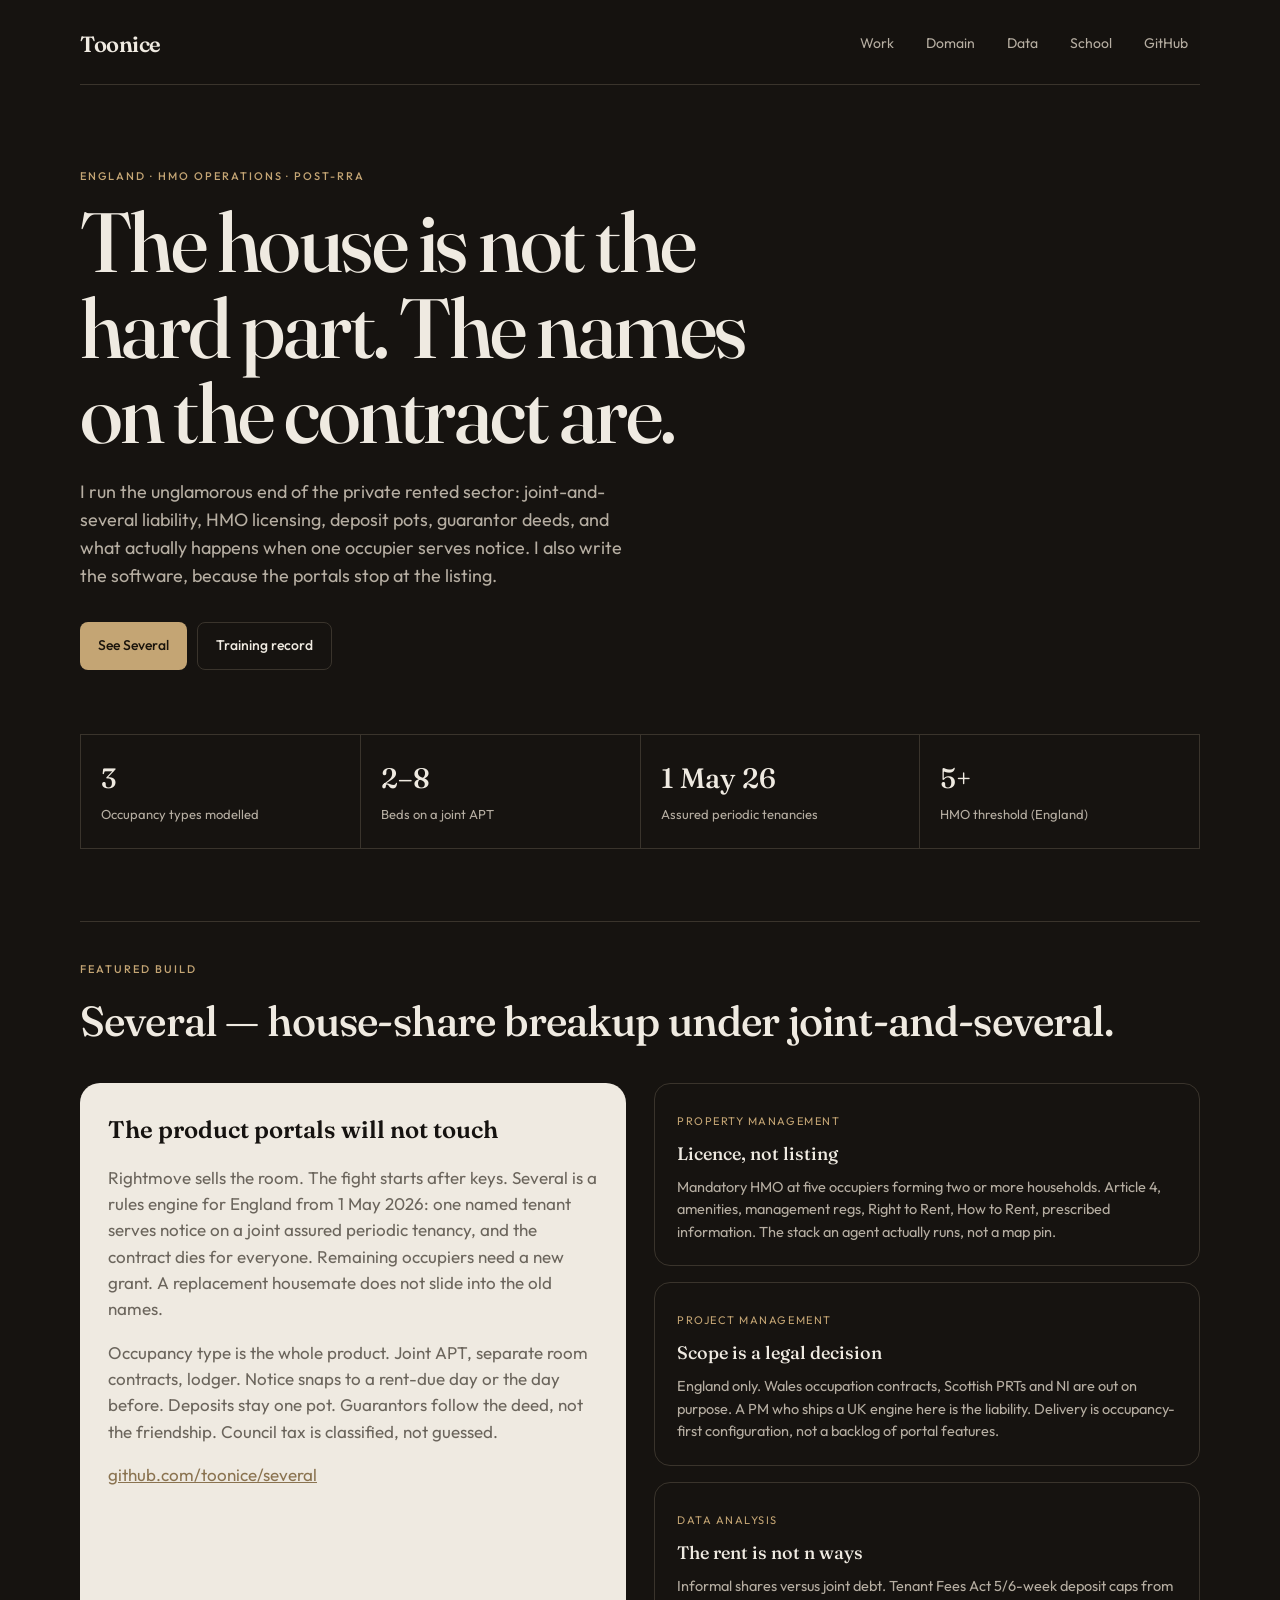
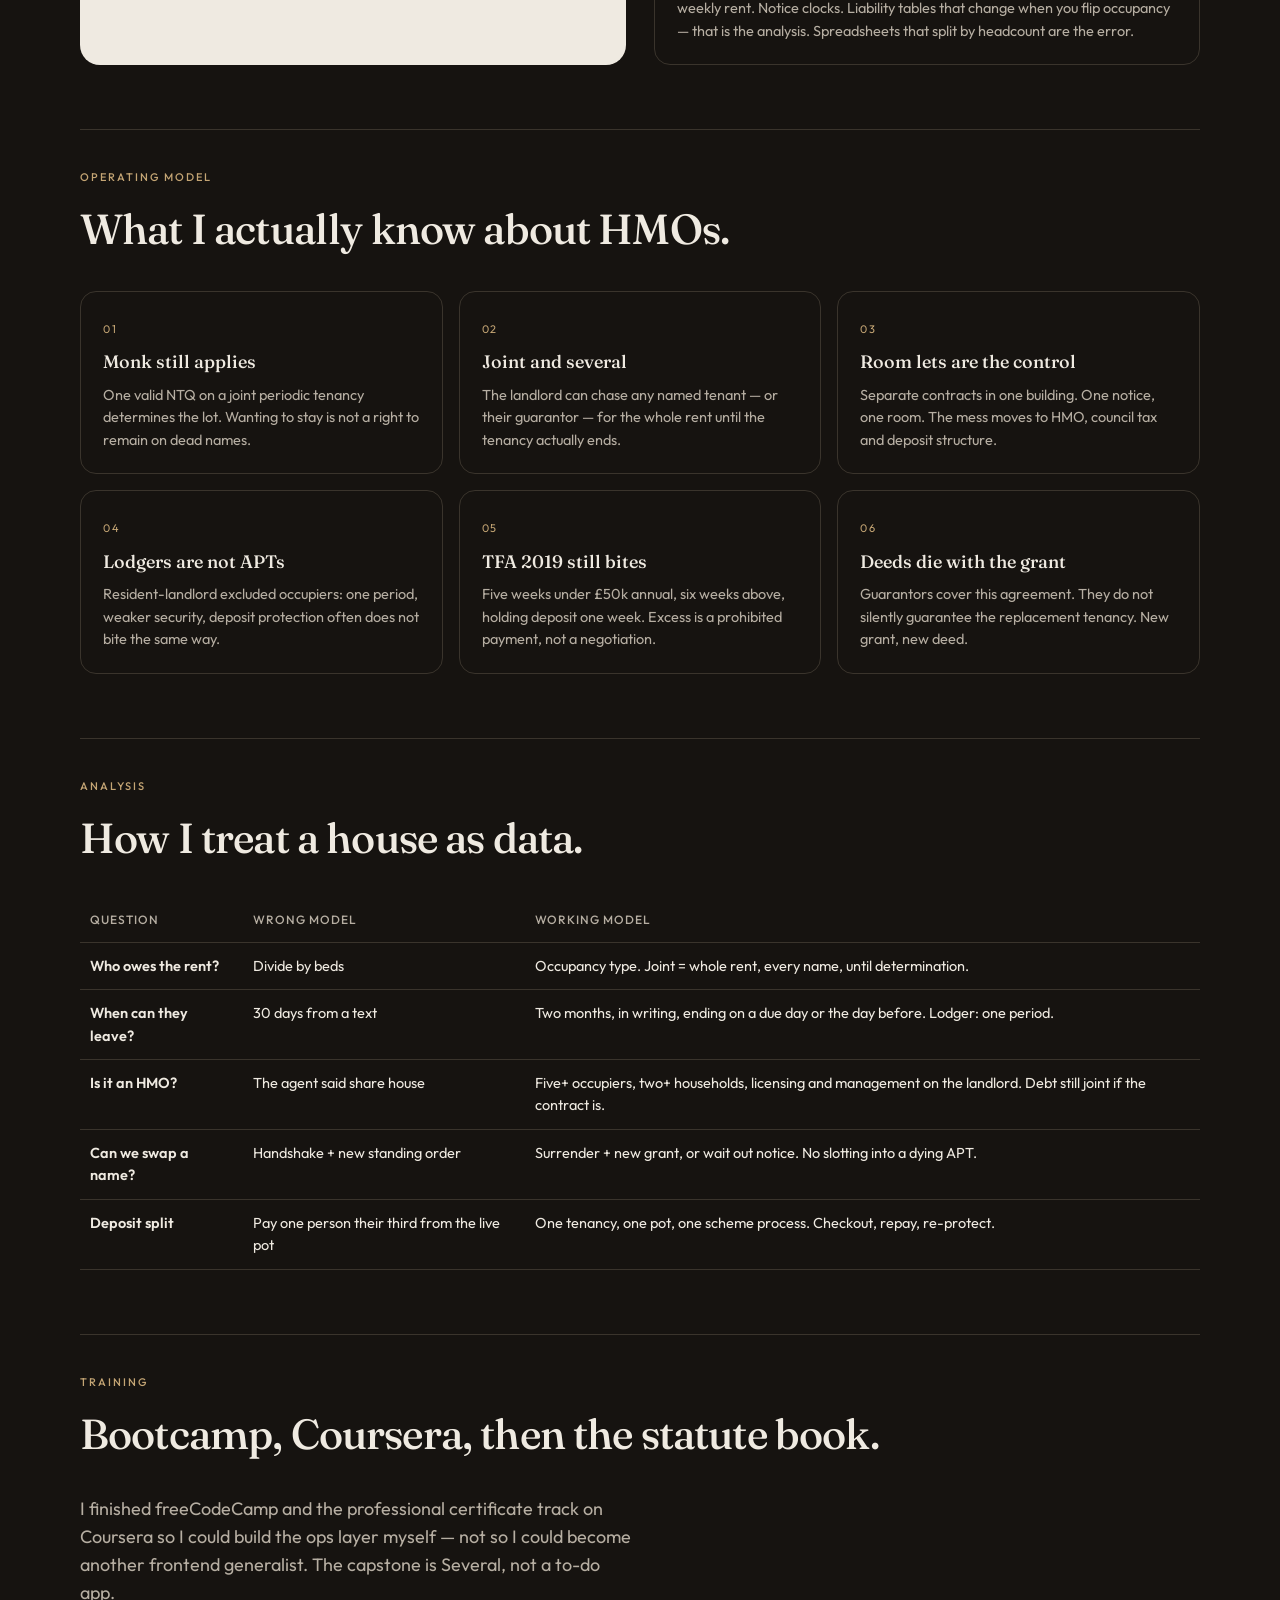
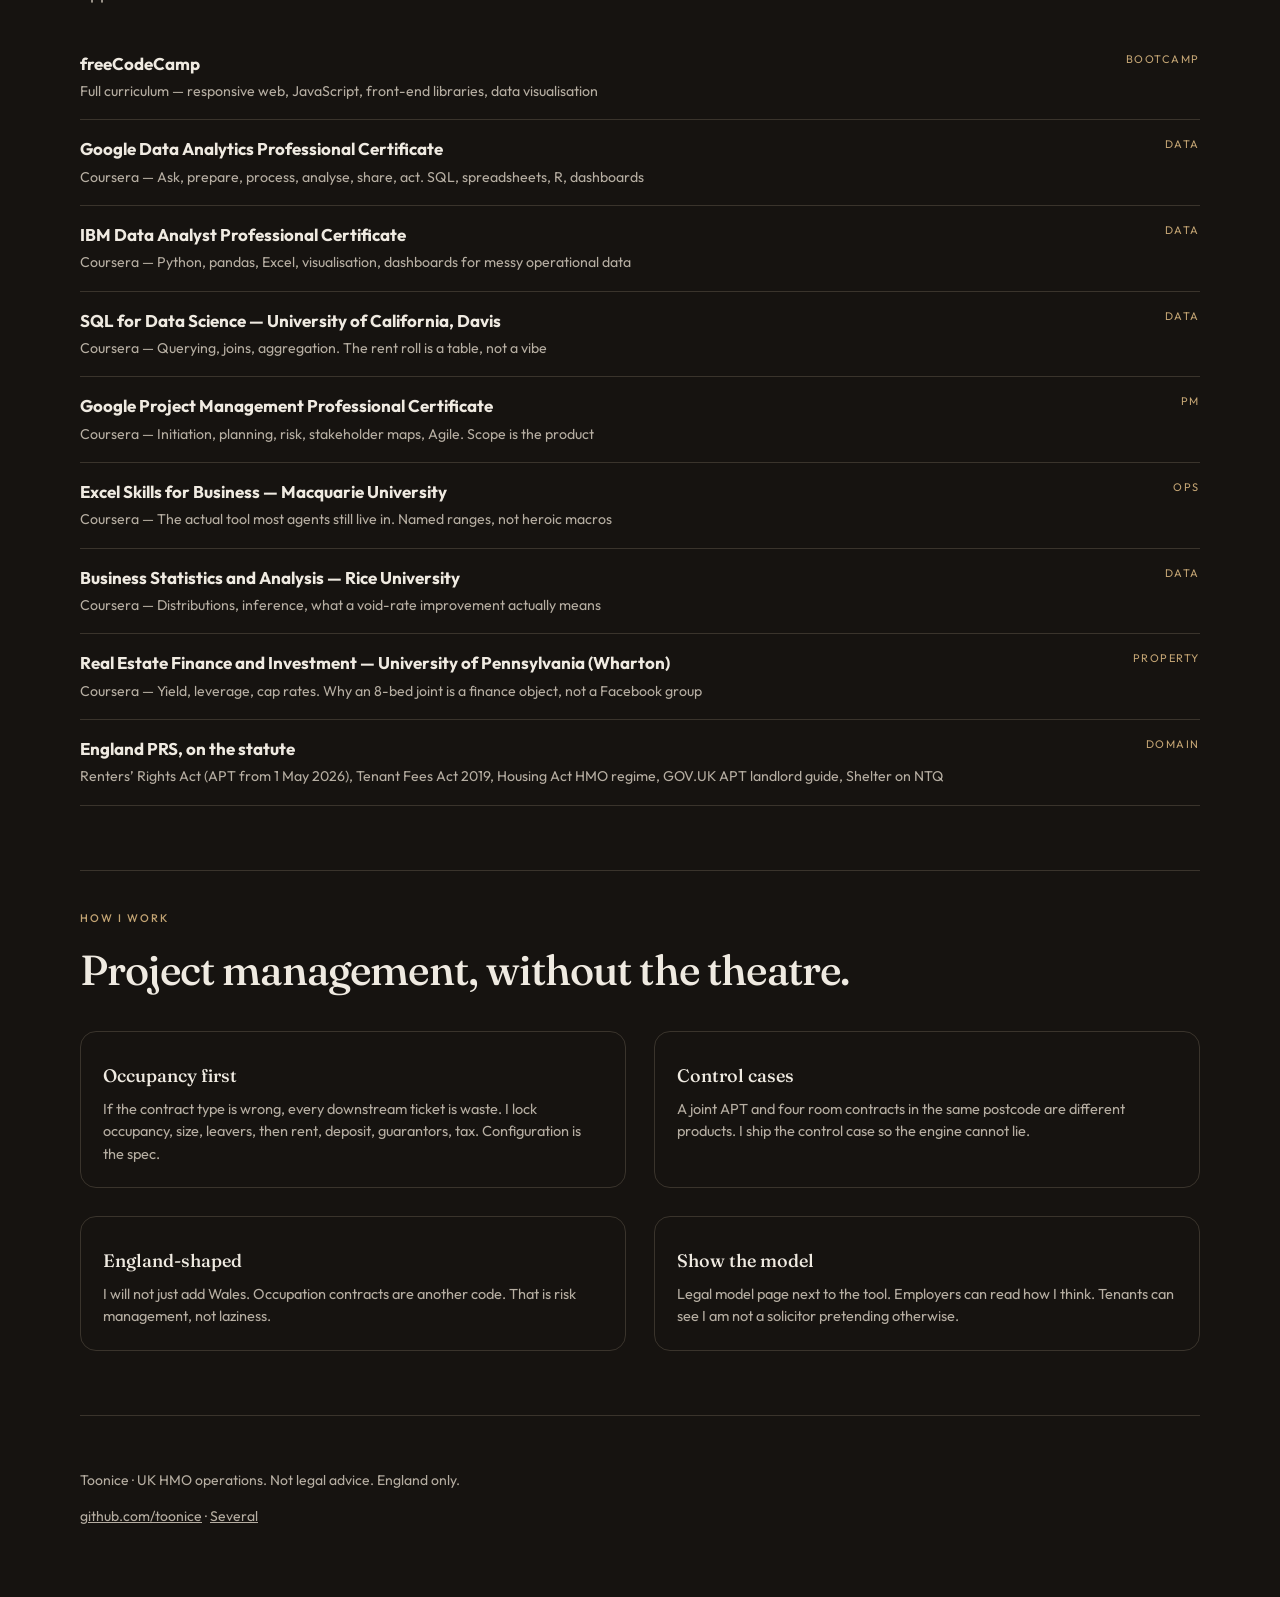
==== index.html @ 8d931cee "Add homepage" ====
<!doctype html>
<html lang="en-GB">
  <head>
    <meta charset="utf-8" />
    <meta name="viewport" content="width=device-width, initial-scale=1" />
    <title>Toonice — UK HMO operations</title>
    <meta name="description" content="UK HMO operator and builder. Joint tenancies, licensing, data, and the Renters’ Rights Act. Not another property portal." />
    <link rel="icon" type="image/svg+xml" href="./favicon.svg" />
    <link rel="preconnect" href="https://fonts.googleapis.com" />
    <link rel="preconnect" href="https://fonts.gstatic.com" crossorigin />
    <link href="https://fonts.googleapis.com/css2?family=Fraunces:opsz,wght@9..144,500;9..144,600&family=Outfit:wght@400;500;600&display=swap" rel="stylesheet" />
    <link rel="stylesheet" href="./styles.css" />
  </head>
  <body>
    <div class="wrap">
      <header>
        <a class="brand" href="./">Toonice</a>
        <nav>
          <a href="#work">Work</a>
          <a href="#domain">Domain</a>
          <a href="#data">Data</a>
          <a href="#school">School</a>
          <a href="https://github.com/toonice">GitHub</a>
        </nav>
      </header>
      <div class="hero">
        <p class="kicker">England · HMO operations · post-RRA</p>
        <h1>The house is not the hard part. The names on the contract are.</h1>
        <p class="lede">I run the unglamorous end of the private rented sector: joint-and-several liability, HMO licensing, deposit pots, guarantor deeds, and what actually happens when one occupier serves notice. I also write the software, because the portals stop at the listing.</p>
        <div class="actions">
          <a class="btn btn-primary" href="https://github.com/toonice/several">See Several</a>
          <a class="btn btn-ghost" href="#school">Training record</a>
        </div>
      </div>
      <div class="stats">
        <div class="stat"><b>3</b><span>Occupancy types modelled</span></div>
        <div class="stat"><b>2–8</b><span>Beds on a joint APT</span></div>
        <div class="stat"><b>1 May 26</b><span>Assured periodic tenancies</span></div>
        <div class="stat"><b>5+</b><span>HMO threshold (England)</span></div>
      </div>
      <section id="work">
        <p class="kicker">Featured build</p>
        <h2>Several — house-share breakup under joint-and-several.</h2>
        <div class="grid-2">
          <div class="paper">
            <h3>The product portals will not touch</h3>
            <p>Rightmove sells the room. The fight starts after keys. Several is a rules engine for England from 1 May 2026: one named tenant serves notice on a joint assured periodic tenancy, and the contract dies for everyone. Remaining occupiers need a new grant. A replacement housemate does not slide into the old names.</p>
            <p>Occupancy type is the whole product. Joint APT, separate room contracts, lodger. Notice snaps to a rent-due day or the day before. Deposits stay one pot. Guarantors follow the deed, not the friendship. Council tax is classified, not guessed.</p>
            <p><a href="https://github.com/toonice/several">github.com/toonice/several</a></p>
          </div>
          <div>
            <div class="dark-card" style="margin-bottom:16px">
              <span class="tag">Property management</span>
              <h3>Licence, not listing</h3>
              <p>Mandatory HMO at five occupiers forming two or more households. Article 4, amenities, management regs, Right to Rent, How to Rent, prescribed information. The stack an agent actually runs, not a map pin.</p>
            </div>
            <div class="dark-card" style="margin-bottom:16px">
              <span class="tag">Project management</span>
              <h3>Scope is a legal decision</h3>
              <p>England only. Wales occupation contracts, Scottish PRTs and NI are out on purpose. A PM who ships a UK engine here is the liability. Delivery is occupancy-first configuration, not a backlog of portal features.</p>
            </div>
            <div class="dark-card">
              <span class="tag">Data analysis</span>
              <h3>The rent is not n ways</h3>
              <p>Informal shares versus joint debt. Tenant Fees Act 5/6-week deposit caps from weekly rent. Notice clocks. Liability tables that change when you flip occupancy — that is the analysis. Spreadsheets that split by headcount are the error.</p>
            </div>
          </div>
        </div>
      </section>
      <section id="domain">
        <p class="kicker">Operating model</p>
        <h2>What I actually know about HMOs.</h2>
        <div class="grid-3">
          <div class="dark-card"><span class="tag">01</span><h3>Monk still applies</h3><p>One valid NTQ on a joint periodic tenancy determines the lot. Wanting to stay is not a right to remain on dead names.</p></div>
          <div class="dark-card"><span class="tag">02</span><h3>Joint and several</h3><p>The landlord can chase any named tenant — or their guarantor — for the whole rent until the tenancy actually ends.</p></div>
          <div class="dark-card"><span class="tag">03</span><h3>Room lets are the control</h3><p>Separate contracts in one building. One notice, one room. The mess moves to HMO, council tax and deposit structure.</p></div>
          <div class="dark-card"><span class="tag">04</span><h3>Lodgers are not APTs</h3><p>Resident-landlord excluded occupiers: one period, weaker security, deposit protection often does not bite the same way.</p></div>
          <div class="dark-card"><span class="tag">05</span><h3>TFA 2019 still bites</h3><p>Five weeks under £50k annual, six weeks above, holding deposit one week. Excess is a prohibited payment, not a negotiation.</p></div>
          <div class="dark-card"><span class="tag">06</span><h3>Deeds die with the grant</h3><p>Guarantors cover this agreement. They do not silently guarantee the replacement tenancy. New grant, new deed.</p></div>
        </div>
      </section>
      <section id="data">
        <p class="kicker">Analysis</p>
        <h2>How I treat a house as data.</h2>
        <table>
          <thead><tr><th>Question</th><th>Wrong model</th><th>Working model</th></tr></thead>
          <tbody>
            <tr><td><strong>Who owes the rent?</strong></td><td>Divide by beds</td><td>Occupancy type. Joint = whole rent, every name, until determination.</td></tr>
            <tr><td><strong>When can they leave?</strong></td><td>30 days from a text</td><td>Two months, in writing, ending on a due day or the day before. Lodger: one period.</td></tr>
            <tr><td><strong>Is it an HMO?</strong></td><td>The agent said share house</td><td>Five+ occupiers, two+ households, licensing and management on the landlord. Debt still joint if the contract is.</td></tr>
            <tr><td><strong>Can we swap a name?</strong></td><td>Handshake + new standing order</td><td>Surrender + new grant, or wait out notice. No slotting into a dying APT.</td></tr>
            <tr><td><strong>Deposit split</strong></td><td>Pay one person their third from the live pot</td><td>One tenancy, one pot, one scheme process. Checkout, repay, re-protect.</td></tr>
          </tbody>
        </table>
      </section>
      <section id="school">
        <p class="kicker">Training</p>
        <h2>Bootcamp, Coursera, then the statute book.</h2>
        <p class="lede" style="margin-bottom:28px">I finished freeCodeCamp and the professional certificate track on Coursera so I could build the ops layer myself — not so I could become another frontend generalist. The capstone is Several, not a to-do app.</p>
        <div class="course"><div><strong>freeCodeCamp</strong><br /><small>Full curriculum — responsive web, JavaScript, front-end libraries, data visualisation</small></div><div class="tag">Bootcamp</div></div>
        <div class="course"><div><strong>Google Data Analytics Professional Certificate</strong><br /><small>Coursera — Ask, prepare, process, analyse, share, act. SQL, spreadsheets, R, dashboards</small></div><div class="tag">Data</div></div>
        <div class="course"><div><strong>IBM Data Analyst Professional Certificate</strong><br /><small>Coursera — Python, pandas, Excel, visualisation, dashboards for messy operational data</small></div><div class="tag">Data</div></div>
        <div class="course"><div><strong>SQL for Data Science — University of California, Davis</strong><br /><small>Coursera — Querying, joins, aggregation. The rent roll is a table, not a vibe</small></div><div class="tag">Data</div></div>
        <div class="course"><div><strong>Google Project Management Professional Certificate</strong><br /><small>Coursera — Initiation, planning, risk, stakeholder maps, Agile. Scope is the product</small></div><div class="tag">PM</div></div>
        <div class="course"><div><strong>Excel Skills for Business — Macquarie University</strong><br /><small>Coursera — The actual tool most agents still live in. Named ranges, not heroic macros</small></div><div class="tag">Ops</div></div>
        <div class="course"><div><strong>Business Statistics and Analysis — Rice University</strong><br /><small>Coursera — Distributions, inference, what a void-rate improvement actually means</small></div><div class="tag">Data</div></div>
        <div class="course"><div><strong>Real Estate Finance and Investment — University of Pennsylvania (Wharton)</strong><br /><small>Coursera — Yield, leverage, cap rates. Why an 8-bed joint is a finance object, not a Facebook group</small></div><div class="tag">Property</div></div>
        <div class="course"><div><strong>England PRS, on the statute</strong><br /><small>Renters’ Rights Act (APT from 1 May 2026), Tenant Fees Act 2019, Housing Act HMO regime, GOV.UK APT landlord guide, Shelter on NTQ</small></div><div class="tag">Domain</div></div>
      </section>
      <section>
        <p class="kicker">How I work</p>
        <h2>Project management, without the theatre.</h2>
        <div class="grid-2">
          <div class="dark-card"><h3>Occupancy first</h3><p>If the contract type is wrong, every downstream ticket is waste. I lock occupancy, size, leavers, then rent, deposit, guarantors, tax. Configuration is the spec.</p></div>
          <div class="dark-card"><h3>Control cases</h3><p>A joint APT and four room contracts in the same postcode are different products. I ship the control case so the engine cannot lie.</p></div>
          <div class="dark-card"><h3>England-shaped</h3><p>I will not just add Wales. Occupation contracts are another code. That is risk management, not laziness.</p></div>
          <div class="dark-card"><h3>Show the model</h3><p>Legal model page next to the tool. Employers can read how I think. Tenants can see I am not a solicitor pretending otherwise.</p></div>
        </div>
      </section>
      <footer>
        <p>Toonice · UK HMO operations. Not legal advice. England only.</p>
        <p><a href="https://github.com/toonice">github.com/toonice</a> · <a href="https://github.com/toonice/several">Several</a></p>
      </footer>
    </div>
  </body>
</html>
---- styles.css ----
:root {
  --bg: #161310;
  --ink: #efeae1;
  --muted: #b6aea2;
  --line: #3a342c;
  --paper: #efeae1;
  --paper-ink: #161310;
  --paper-muted: #6b655c;
  --brass: #c4a574;
  --brass-dim: #8a7350;
  --ok: #c9d4c6;
  --sans: "Outfit", ui-sans-serif, system-ui, sans-serif;
  --display: "Fraunces", ui-serif, Georgia, serif;
}

* { box-sizing: border-box; }
html { scroll-behavior: smooth; }
body {
  margin: 0;
  background: var(--bg);
  color: var(--ink);
  font-family: var(--sans);
  font-size: 17px;
  line-height: 1.55;
  -webkit-font-smoothing: antialiased;
}
a { color: inherit; }
img { max-width: 100%; display: block; }
button { cursor: pointer; font: inherit; }

.wrap { width: min(1120px, calc(100% - 40px)); margin-inline: auto; }
.kicker {
  font-size: 11px;
  letter-spacing: 0.18em;
  text-transform: uppercase;
  color: var(--brass);
  font-weight: 500;
}

header {
  display: flex;
  justify-content: space-between;
  align-items: center;
  gap: 16px;
  padding: 22px 0 18px;
  border-bottom: 1px solid var(--line);
  position: sticky;
  top: 0;
  background: color-mix(in srgb, var(--bg) 92%, transparent);
  backdrop-filter: blur(10px);
  z-index: 10;
}
.brand { font-family: var(--display); font-weight: 600; font-size: 22px; letter-spacing: -0.02em; text-decoration: none; }
nav { display: flex; gap: 8px; flex-wrap: wrap; }
nav a {
  text-decoration: none;
  min-height: 44px;
  display: inline-flex;
  align-items: center;
  padding: 0 12px;
  color: var(--muted);
  font-size: 14px;
}
nav a:hover { color: var(--ink); }

.hero { padding: 72px 0 56px; }
.hero h1 {
  font-family: var(--display);
  font-weight: 500;
  font-size: clamp(40px, 7vw, 84px);
  line-height: 1.02;
  letter-spacing: -0.03em;
  margin: 14px 0 22px;
  max-width: 16ch;
  text-wrap: balance;
}
.lede { max-width: 46ch; color: var(--muted); font-size: 18px; }
.actions { display: flex; gap: 10px; flex-wrap: wrap; margin-top: 32px; }
.btn {
  min-height: 48px;
  padding: 0 18px;
  display: inline-flex;
  align-items: center;
  text-decoration: none;
  border-radius: 8px;
  font-size: 14px;
  font-weight: 500;
}
.btn-primary { background: var(--brass); color: #1a140c; }
.btn-ghost { border: 1px solid var(--line); color: var(--ink); }

.stats {
  display: grid;
  grid-template-columns: repeat(4, 1fr);
  gap: 1px;
  background: var(--line);
  border: 1px solid var(--line);
  margin: 8px 0 72px;
}
.stat { background: var(--bg); padding: 22px 20px; }
.stat b { display: block; font-family: var(--display); font-size: 28px; font-weight: 500; }
.stat span { color: var(--muted); font-size: 13px; }

section { padding: 28px 0 64px; border-top: 1px solid var(--line); }
section h2 {
  font-family: var(--display);
  font-weight: 500;
  font-size: clamp(28px, 4vw, 42px);
  letter-spacing: -0.02em;
  margin: 10px 0 28px;
}

.grid-2 { display: grid; grid-template-columns: 1fr 1fr; gap: 28px; }
.grid-3 { display: grid; grid-template-columns: repeat(3, 1fr); gap: 16px; }

.paper {
  background: var(--paper);
  color: var(--paper-ink);
  border-radius: 20px;
  padding: 28px;
}
.paper p, .paper li { color: var(--paper-muted); }
.paper h3 { font-family: var(--display); font-weight: 600; margin: 0 0 10px; font-size: 24px; }
.paper a { color: var(--brass-dim); }

.dark-card {
  border: 1px solid var(--line);
  border-radius: 16px;
  padding: 22px;
}
.dark-card h3 { margin: 8px 0 8px; font-size: 18px; font-family: var(--display); font-weight: 500; }
.dark-card p { color: var(--muted); font-size: 14.5px; margin: 0; }
.tag {
  font-size: 11px;
  letter-spacing: 0.14em;
  text-transform: uppercase;
  color: var(--brass);
}

table { width: 100%; border-collapse: collapse; font-size: 14.5px; }
th, td { text-align: left; padding: 12px 10px; border-bottom: 1px solid var(--line); vertical-align: top; }
th { color: var(--muted); font-weight: 500; font-size: 12px; letter-spacing: 0.08em; text-transform: uppercase; }
td strong { font-weight: 600; }

.course {
  display: flex;
  justify-content: space-between;
  gap: 16px;
  padding: 16px 0;
  border-bottom: 1px solid var(--line);
}
.course small { color: var(--muted); }

footer {
  padding: 40px 0 56px;
  color: var(--muted);
  font-size: 14px;
  border-top: 1px solid var(--line);
}

@media (max-width: 800px) {
  .stats, .grid-2, .grid-3 { grid-template-columns: 1fr; }
  header { position: static; }
  nav { display: none; }
}
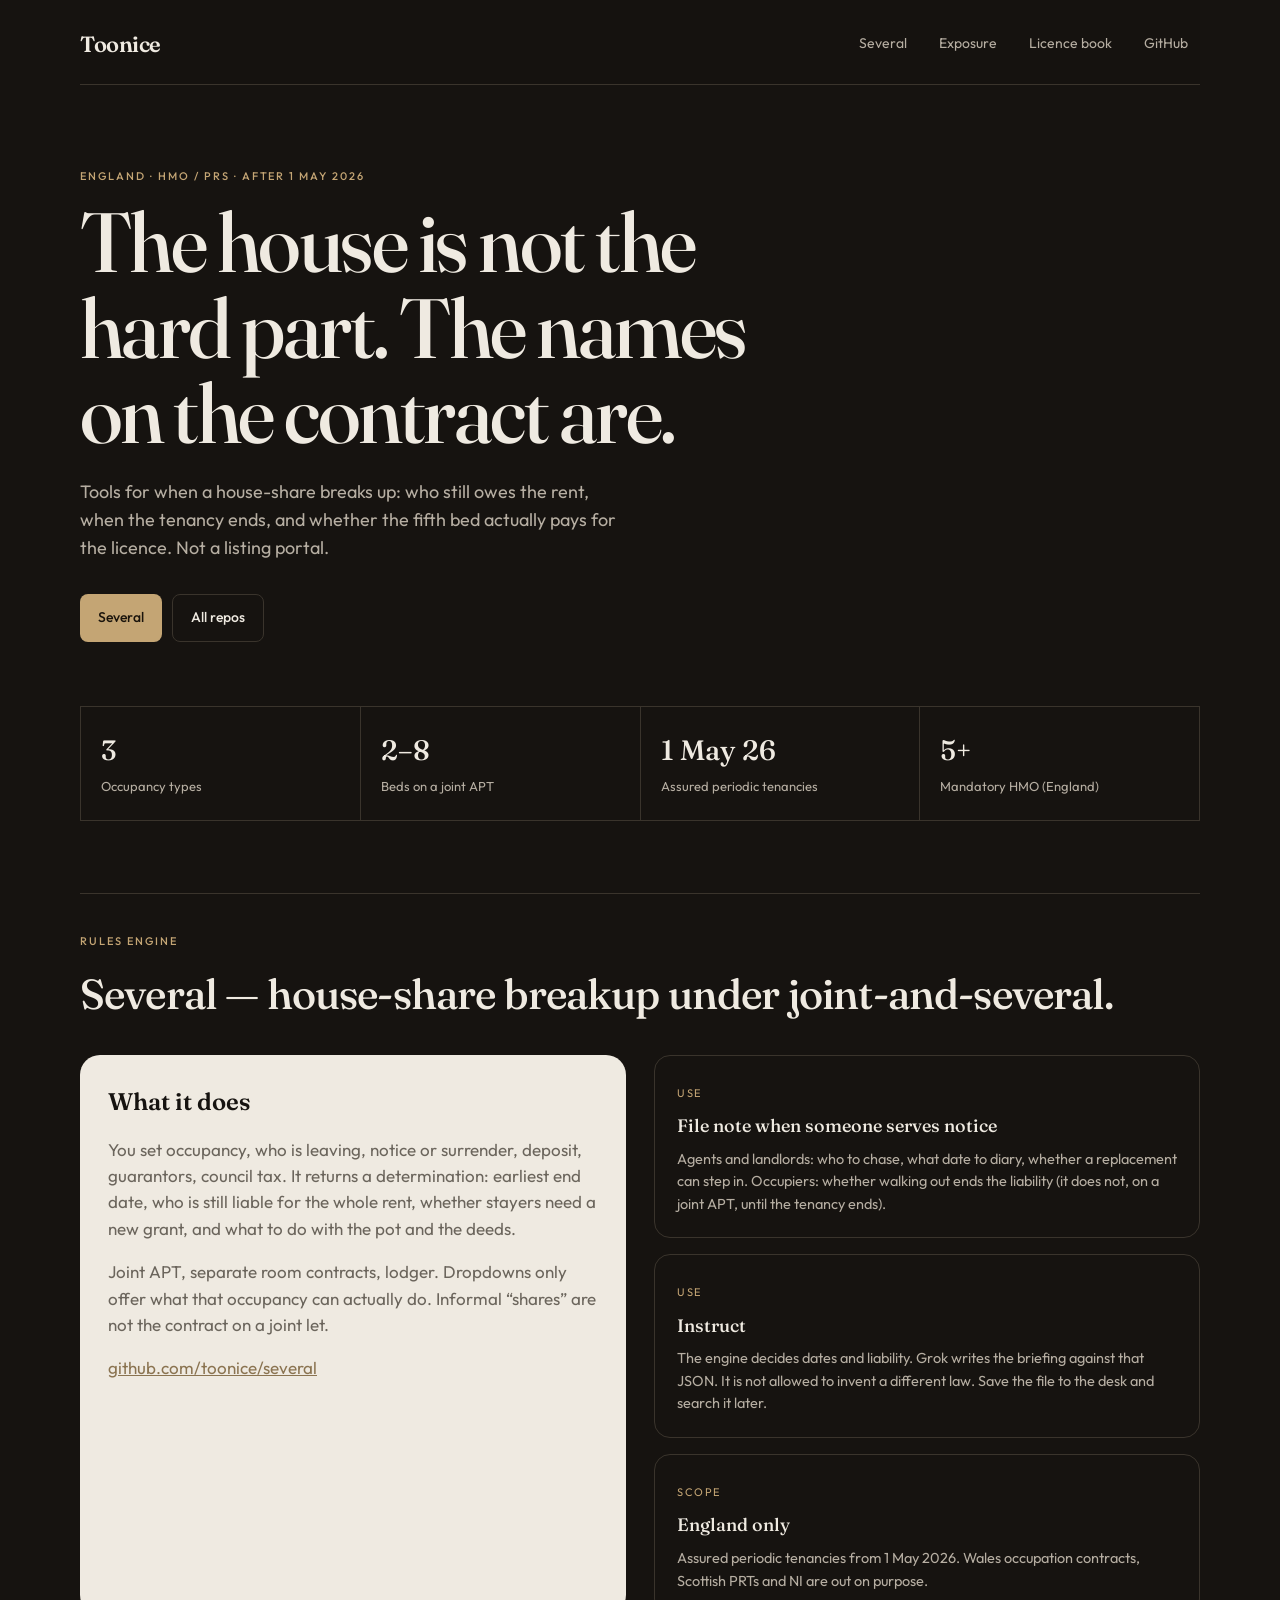
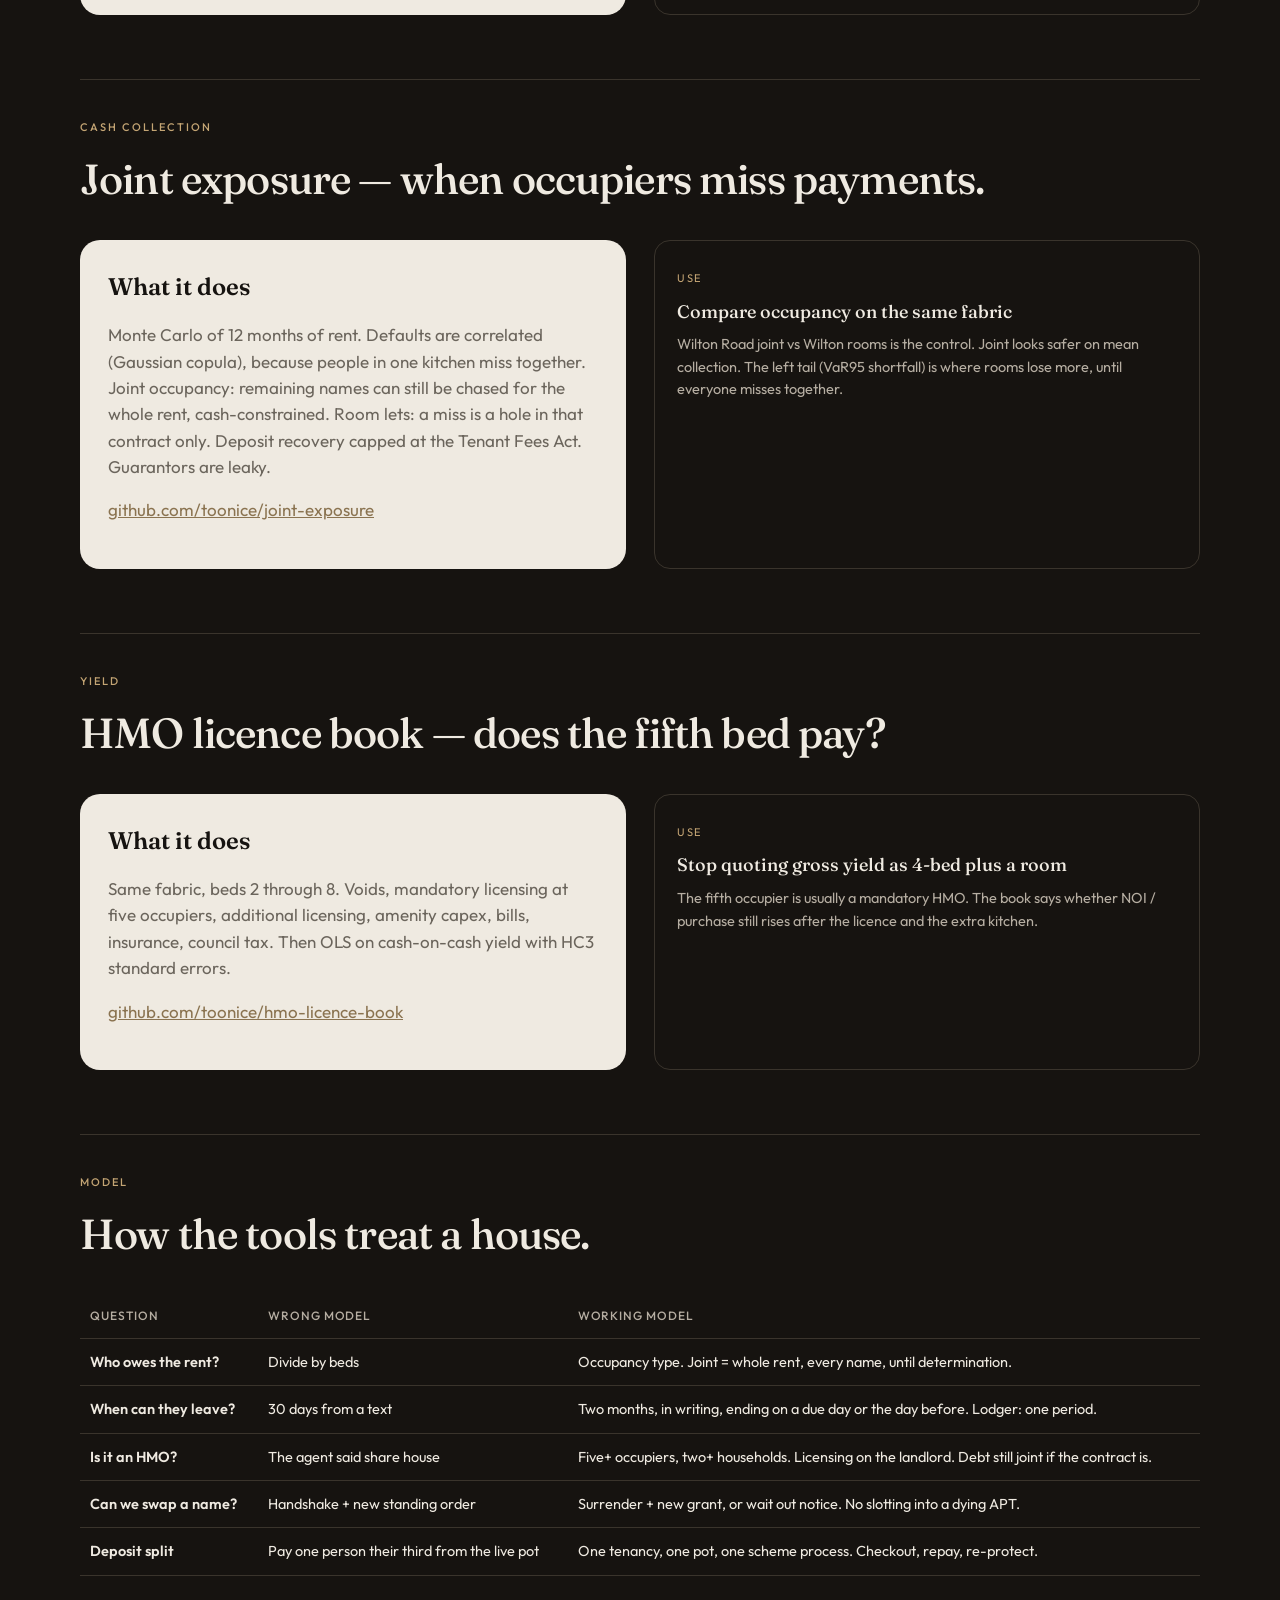
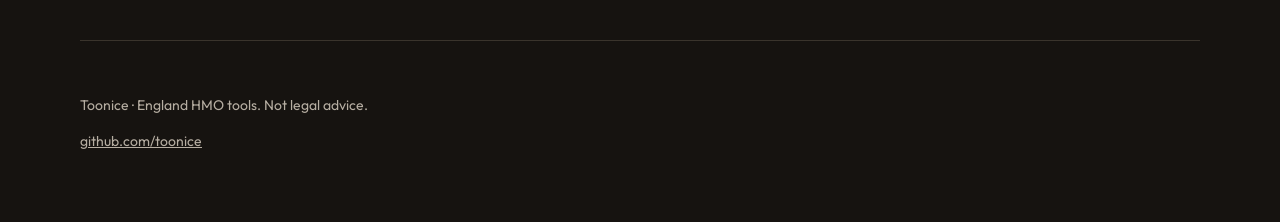
==== commit 9078d78c: "remove school / CV. site is the tools." ====
--- a/index.html
+++ b/index.html
@@ -3,8 +3,8 @@
   <head>
     <meta charset="utf-8" />
     <meta name="viewport" content="width=device-width, initial-scale=1" />
-    <title>Toonice — UK HMO operations</title>
-    <meta name="description" content="UK HMO operator and builder. Joint tenancies, licensing, data, and the Renters’ Rights Act. Not another property portal." />
+    <title>Toonice — England HMO tools</title>
+    <meta name="description" content="Several, joint-exposure, and the HMO licence book. Rules and data for house-share breakups in England after 1 May 2026." />
     <link rel="icon" type="image/svg+xml" href="./favicon.svg" />
     <link rel="preconnect" href="https://fonts.googleapis.com" />
     <link rel="preconnect" href="https://fonts.gstatic.com" crossorigin />
@@ -16,110 +16,112 @@
       <header>
         <a class="brand" href="./">Toonice</a>
         <nav>
-          <a href="#work">Work</a>
-          <a href="#domain">Domain</a>
-          <a href="#data">Data</a>
-          <a href="#school">School</a>
+          <a href="#several">Several</a>
+          <a href="#exposure">Exposure</a>
+          <a href="#licence">Licence book</a>
           <a href="https://github.com/toonice">GitHub</a>
         </nav>
       </header>
+
       <div class="hero">
-        <p class="kicker">England · HMO operations · post-RRA</p>
+        <p class="kicker">England · HMO / PRS · after 1 May 2026</p>
         <h1>The house is not the hard part. The names on the contract are.</h1>
-        <p class="lede">I run the unglamorous end of the private rented sector: joint-and-several liability, HMO licensing, deposit pots, guarantor deeds, and what actually happens when one occupier serves notice. I also write the software, because the portals stop at the listing.</p>
+        <p class="lede">Tools for when a house-share breaks up: who still owes the rent, when the tenancy ends, and whether the fifth bed actually pays for the licence. Not a listing portal.</p>
         <div class="actions">
-          <a class="btn btn-primary" href="https://github.com/toonice/several">See Several</a>
-          <a class="btn btn-ghost" href="#school">Training record</a>
+          <a class="btn btn-primary" href="https://github.com/toonice/several">Several</a>
+          <a class="btn btn-ghost" href="https://github.com/toonice">All repos</a>
         </div>
       </div>
+
       <div class="stats">
-        <div class="stat"><b>3</b><span>Occupancy types modelled</span></div>
+        <div class="stat"><b>3</b><span>Occupancy types</span></div>
         <div class="stat"><b>2–8</b><span>Beds on a joint APT</span></div>
         <div class="stat"><b>1 May 26</b><span>Assured periodic tenancies</span></div>
-        <div class="stat"><b>5+</b><span>HMO threshold (England)</span></div>
+        <div class="stat"><b>5+</b><span>Mandatory HMO (England)</span></div>
       </div>
-      <section id="work">
-        <p class="kicker">Featured build</p>
+
+      <section id="several">
+        <p class="kicker">Rules engine</p>
         <h2>Several — house-share breakup under joint-and-several.</h2>
         <div class="grid-2">
           <div class="paper">
-            <h3>The product portals will not touch</h3>
-            <p>Rightmove sells the room. The fight starts after keys. Several is a rules engine for England from 1 May 2026: one named tenant serves notice on a joint assured periodic tenancy, and the contract dies for everyone. Remaining occupiers need a new grant. A replacement housemate does not slide into the old names.</p>
-            <p>Occupancy type is the whole product. Joint APT, separate room contracts, lodger. Notice snaps to a rent-due day or the day before. Deposits stay one pot. Guarantors follow the deed, not the friendship. Council tax is classified, not guessed.</p>
+            <h3>What it does</h3>
+            <p>You set occupancy, who is leaving, notice or surrender, deposit, guarantors, council tax. It returns a determination: earliest end date, who is still liable for the whole rent, whether stayers need a new grant, and what to do with the pot and the deeds.</p>
+            <p>Joint APT, separate room contracts, lodger. Dropdowns only offer what that occupancy can actually do. Informal “shares” are not the contract on a joint let.</p>
             <p><a href="https://github.com/toonice/several">github.com/toonice/several</a></p>
           </div>
           <div>
             <div class="dark-card" style="margin-bottom:16px">
-              <span class="tag">Property management</span>
-              <h3>Licence, not listing</h3>
-              <p>Mandatory HMO at five occupiers forming two or more households. Article 4, amenities, management regs, Right to Rent, How to Rent, prescribed information. The stack an agent actually runs, not a map pin.</p>
+              <span class="tag">Use</span>
+              <h3>File note when someone serves notice</h3>
+              <p>Agents and landlords: who to chase, what date to diary, whether a replacement can step in. Occupiers: whether walking out ends the liability (it does not, on a joint APT, until the tenancy ends).</p>
             </div>
             <div class="dark-card" style="margin-bottom:16px">
-              <span class="tag">Project management</span>
-              <h3>Scope is a legal decision</h3>
-              <p>England only. Wales occupation contracts, Scottish PRTs and NI are out on purpose. A PM who ships a UK engine here is the liability. Delivery is occupancy-first configuration, not a backlog of portal features.</p>
+              <span class="tag">Use</span>
+              <h3>Instruct</h3>
+              <p>The engine decides dates and liability. Grok writes the briefing against that JSON. It is not allowed to invent a different law. Save the file to the desk and search it later.</p>
             </div>
             <div class="dark-card">
-              <span class="tag">Data analysis</span>
-              <h3>The rent is not n ways</h3>
-              <p>Informal shares versus joint debt. Tenant Fees Act 5/6-week deposit caps from weekly rent. Notice clocks. Liability tables that change when you flip occupancy — that is the analysis. Spreadsheets that split by headcount are the error.</p>
+              <span class="tag">Scope</span>
+              <h3>England only</h3>
+              <p>Assured periodic tenancies from 1 May 2026. Wales occupation contracts, Scottish PRTs and NI are out on purpose.</p>
             </div>
           </div>
         </div>
       </section>
-      <section id="domain">
-        <p class="kicker">Operating model</p>
-        <h2>What I actually know about HMOs.</h2>
-        <div class="grid-3">
-          <div class="dark-card"><span class="tag">01</span><h3>Monk still applies</h3><p>One valid NTQ on a joint periodic tenancy determines the lot. Wanting to stay is not a right to remain on dead names.</p></div>
-          <div class="dark-card"><span class="tag">02</span><h3>Joint and several</h3><p>The landlord can chase any named tenant — or their guarantor — for the whole rent until the tenancy actually ends.</p></div>
-          <div class="dark-card"><span class="tag">03</span><h3>Room lets are the control</h3><p>Separate contracts in one building. One notice, one room. The mess moves to HMO, council tax and deposit structure.</p></div>
-          <div class="dark-card"><span class="tag">04</span><h3>Lodgers are not APTs</h3><p>Resident-landlord excluded occupiers: one period, weaker security, deposit protection often does not bite the same way.</p></div>
-          <div class="dark-card"><span class="tag">05</span><h3>TFA 2019 still bites</h3><p>Five weeks under £50k annual, six weeks above, holding deposit one week. Excess is a prohibited payment, not a negotiation.</p></div>
-          <div class="dark-card"><span class="tag">06</span><h3>Deeds die with the grant</h3><p>Guarantors cover this agreement. They do not silently guarantee the replacement tenancy. New grant, new deed.</p></div>
+
+      <section id="exposure">
+        <p class="kicker">Cash collection</p>
+        <h2>Joint exposure — when occupiers miss payments.</h2>
+        <div class="grid-2">
+          <div class="paper">
+            <h3>What it does</h3>
+            <p>Monte Carlo of 12 months of rent. Defaults are correlated (Gaussian copula), because people in one kitchen miss together. Joint occupancy: remaining names can still be chased for the whole rent, cash-constrained. Room lets: a miss is a hole in that contract only. Deposit recovery capped at the Tenant Fees Act. Guarantors are leaky.</p>
+            <p><a href="https://github.com/toonice/joint-exposure">github.com/toonice/joint-exposure</a></p>
+          </div>
+          <div class="dark-card">
+            <span class="tag">Use</span>
+            <h3>Compare occupancy on the same fabric</h3>
+            <p>Wilton Road joint vs Wilton rooms is the control. Joint looks safer on mean collection. The left tail (VaR95 shortfall) is where rooms lose more, until everyone misses together.</p>
+          </div>
         </div>
       </section>
-      <section id="data">
-        <p class="kicker">Analysis</p>
-        <h2>How I treat a house as data.</h2>
+
+      <section id="licence">
+        <p class="kicker">Yield</p>
+        <h2>HMO licence book — does the fifth bed pay?</h2>
+        <div class="grid-2">
+          <div class="paper">
+            <h3>What it does</h3>
+            <p>Same fabric, beds 2 through 8. Voids, mandatory licensing at five occupiers, additional licensing, amenity capex, bills, insurance, council tax. Then OLS on cash-on-cash yield with HC3 standard errors.</p>
+            <p><a href="https://github.com/toonice/hmo-licence-book">github.com/toonice/hmo-licence-book</a></p>
+          </div>
+          <div class="dark-card">
+            <span class="tag">Use</span>
+            <h3>Stop quoting gross yield as 4-bed plus a room</h3>
+            <p>The fifth occupier is usually a mandatory HMO. The book says whether NOI / purchase still rises after the licence and the extra kitchen.</p>
+          </div>
+        </div>
+      </section>
+
+      <section id="model">
+        <p class="kicker">Model</p>
+        <h2>How the tools treat a house.</h2>
         <table>
           <thead><tr><th>Question</th><th>Wrong model</th><th>Working model</th></tr></thead>
           <tbody>
             <tr><td><strong>Who owes the rent?</strong></td><td>Divide by beds</td><td>Occupancy type. Joint = whole rent, every name, until determination.</td></tr>
             <tr><td><strong>When can they leave?</strong></td><td>30 days from a text</td><td>Two months, in writing, ending on a due day or the day before. Lodger: one period.</td></tr>
-            <tr><td><strong>Is it an HMO?</strong></td><td>The agent said share house</td><td>Five+ occupiers, two+ households, licensing and management on the landlord. Debt still joint if the contract is.</td></tr>
+            <tr><td><strong>Is it an HMO?</strong></td><td>The agent said share house</td><td>Five+ occupiers, two+ households. Licensing on the landlord. Debt still joint if the contract is.</td></tr>
             <tr><td><strong>Can we swap a name?</strong></td><td>Handshake + new standing order</td><td>Surrender + new grant, or wait out notice. No slotting into a dying APT.</td></tr>
             <tr><td><strong>Deposit split</strong></td><td>Pay one person their third from the live pot</td><td>One tenancy, one pot, one scheme process. Checkout, repay, re-protect.</td></tr>
           </tbody>
         </table>
       </section>
-      <section id="school">
-        <p class="kicker">Training</p>
-        <h2>Bootcamp, Coursera, then the statute book.</h2>
-        <p class="lede" style="margin-bottom:28px">I finished freeCodeCamp and the professional certificate track on Coursera so I could build the ops layer myself — not so I could become another frontend generalist. The capstone is Several, not a to-do app.</p>
-        <div class="course"><div><strong>freeCodeCamp</strong><br /><small>Full curriculum — responsive web, JavaScript, front-end libraries, data visualisation</small></div><div class="tag">Bootcamp</div></div>
-        <div class="course"><div><strong>Google Data Analytics Professional Certificate</strong><br /><small>Coursera — Ask, prepare, process, analyse, share, act. SQL, spreadsheets, R, dashboards</small></div><div class="tag">Data</div></div>
-        <div class="course"><div><strong>IBM Data Analyst Professional Certificate</strong><br /><small>Coursera — Python, pandas, Excel, visualisation, dashboards for messy operational data</small></div><div class="tag">Data</div></div>
-        <div class="course"><div><strong>SQL for Data Science — University of California, Davis</strong><br /><small>Coursera — Querying, joins, aggregation. The rent roll is a table, not a vibe</small></div><div class="tag">Data</div></div>
-        <div class="course"><div><strong>Google Project Management Professional Certificate</strong><br /><small>Coursera — Initiation, planning, risk, stakeholder maps, Agile. Scope is the product</small></div><div class="tag">PM</div></div>
-        <div class="course"><div><strong>Excel Skills for Business — Macquarie University</strong><br /><small>Coursera — The actual tool most agents still live in. Named ranges, not heroic macros</small></div><div class="tag">Ops</div></div>
-        <div class="course"><div><strong>Business Statistics and Analysis — Rice University</strong><br /><small>Coursera — Distributions, inference, what a void-rate improvement actually means</small></div><div class="tag">Data</div></div>
-        <div class="course"><div><strong>Real Estate Finance and Investment — University of Pennsylvania (Wharton)</strong><br /><small>Coursera — Yield, leverage, cap rates. Why an 8-bed joint is a finance object, not a Facebook group</small></div><div class="tag">Property</div></div>
-        <div class="course"><div><strong>England PRS, on the statute</strong><br /><small>Renters’ Rights Act (APT from 1 May 2026), Tenant Fees Act 2019, Housing Act HMO regime, GOV.UK APT landlord guide, Shelter on NTQ</small></div><div class="tag">Domain</div></div>
-      </section>
-      <section>
-        <p class="kicker">How I work</p>
-        <h2>Project management, without the theatre.</h2>
-        <div class="grid-2">
-          <div class="dark-card"><h3>Occupancy first</h3><p>If the contract type is wrong, every downstream ticket is waste. I lock occupancy, size, leavers, then rent, deposit, guarantors, tax. Configuration is the spec.</p></div>
-          <div class="dark-card"><h3>Control cases</h3><p>A joint APT and four room contracts in the same postcode are different products. I ship the control case so the engine cannot lie.</p></div>
-          <div class="dark-card"><h3>England-shaped</h3><p>I will not just add Wales. Occupation contracts are another code. That is risk management, not laziness.</p></div>
-          <div class="dark-card"><h3>Show the model</h3><p>Legal model page next to the tool. Employers can read how I think. Tenants can see I am not a solicitor pretending otherwise.</p></div>
-        </div>
-      </section>
+
       <footer>
-        <p>Toonice · UK HMO operations. Not legal advice. England only.</p>
-        <p><a href="https://github.com/toonice">github.com/toonice</a> · <a href="https://github.com/toonice/several">Several</a></p>
+        <p>Toonice · England HMO tools. Not legal advice.</p>
+        <p><a href="https://github.com/toonice">github.com/toonice</a></p>
       </footer>
     </div>
   </body>
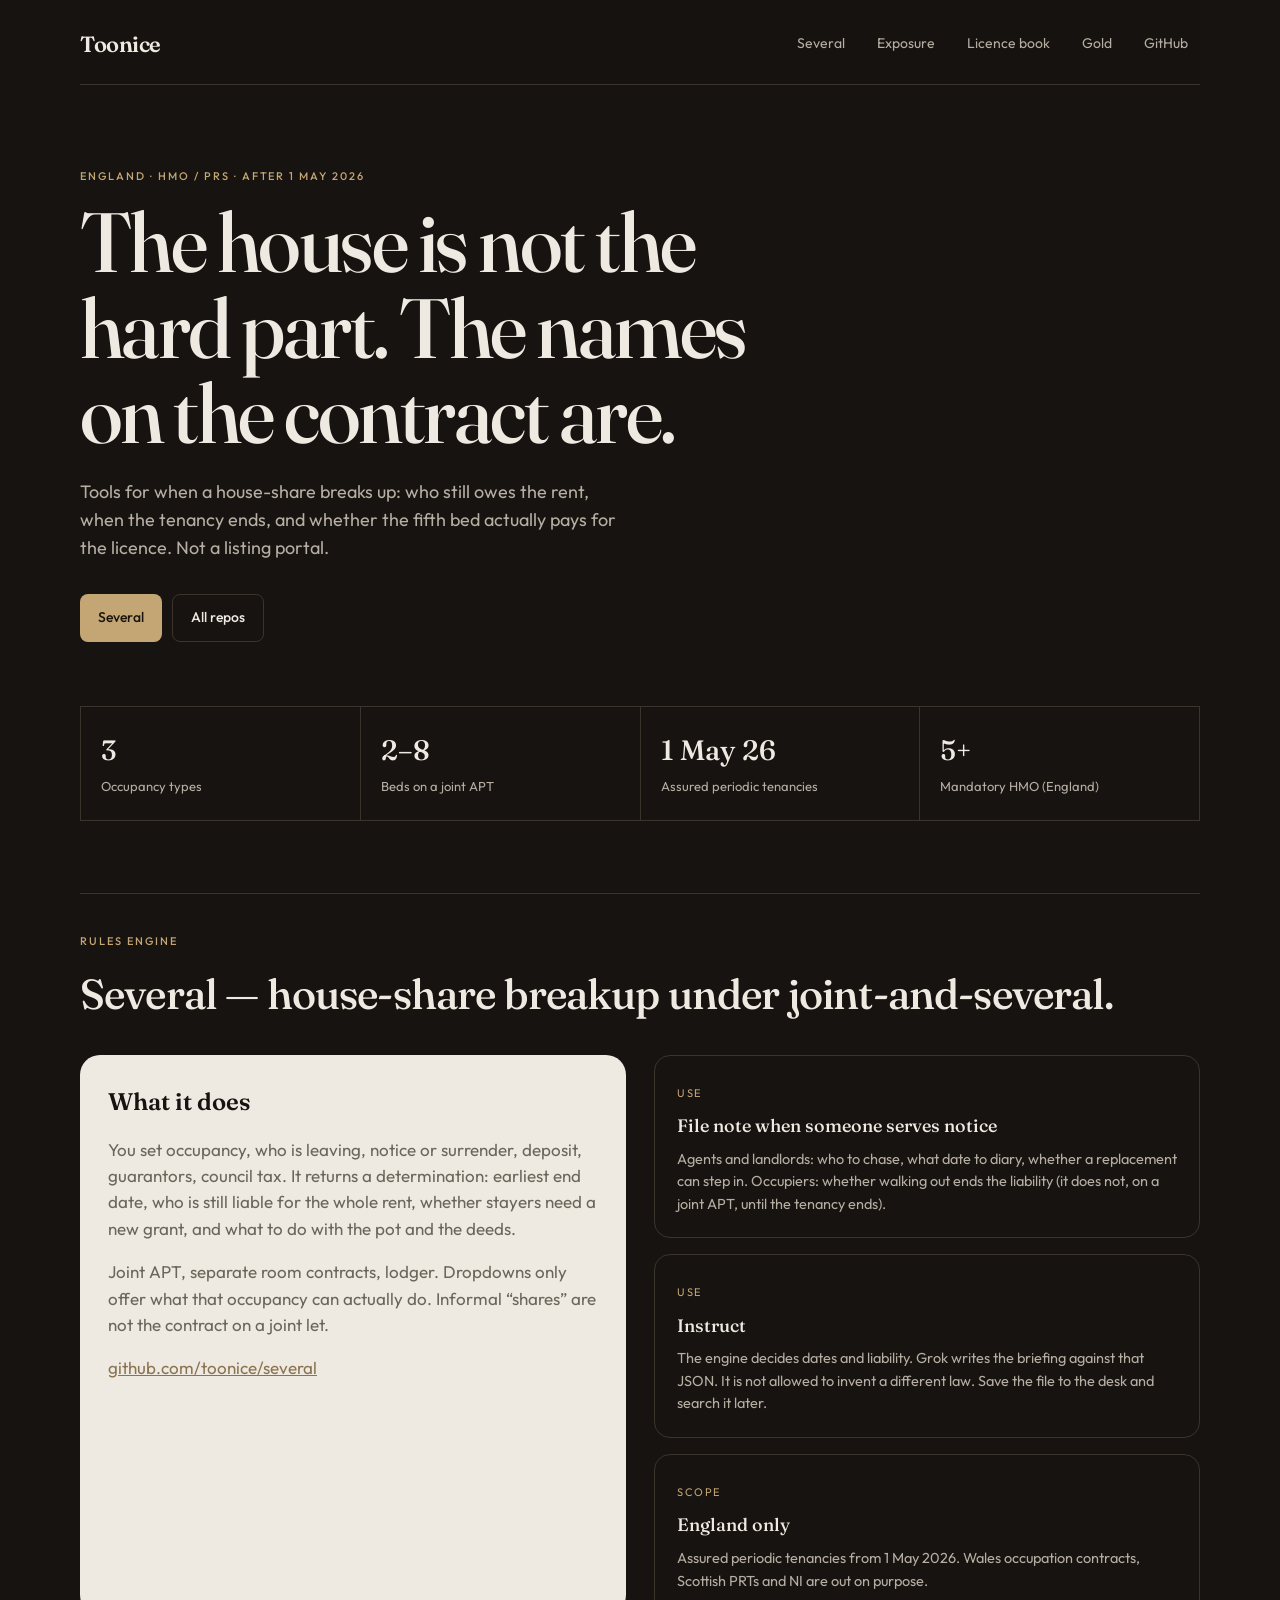
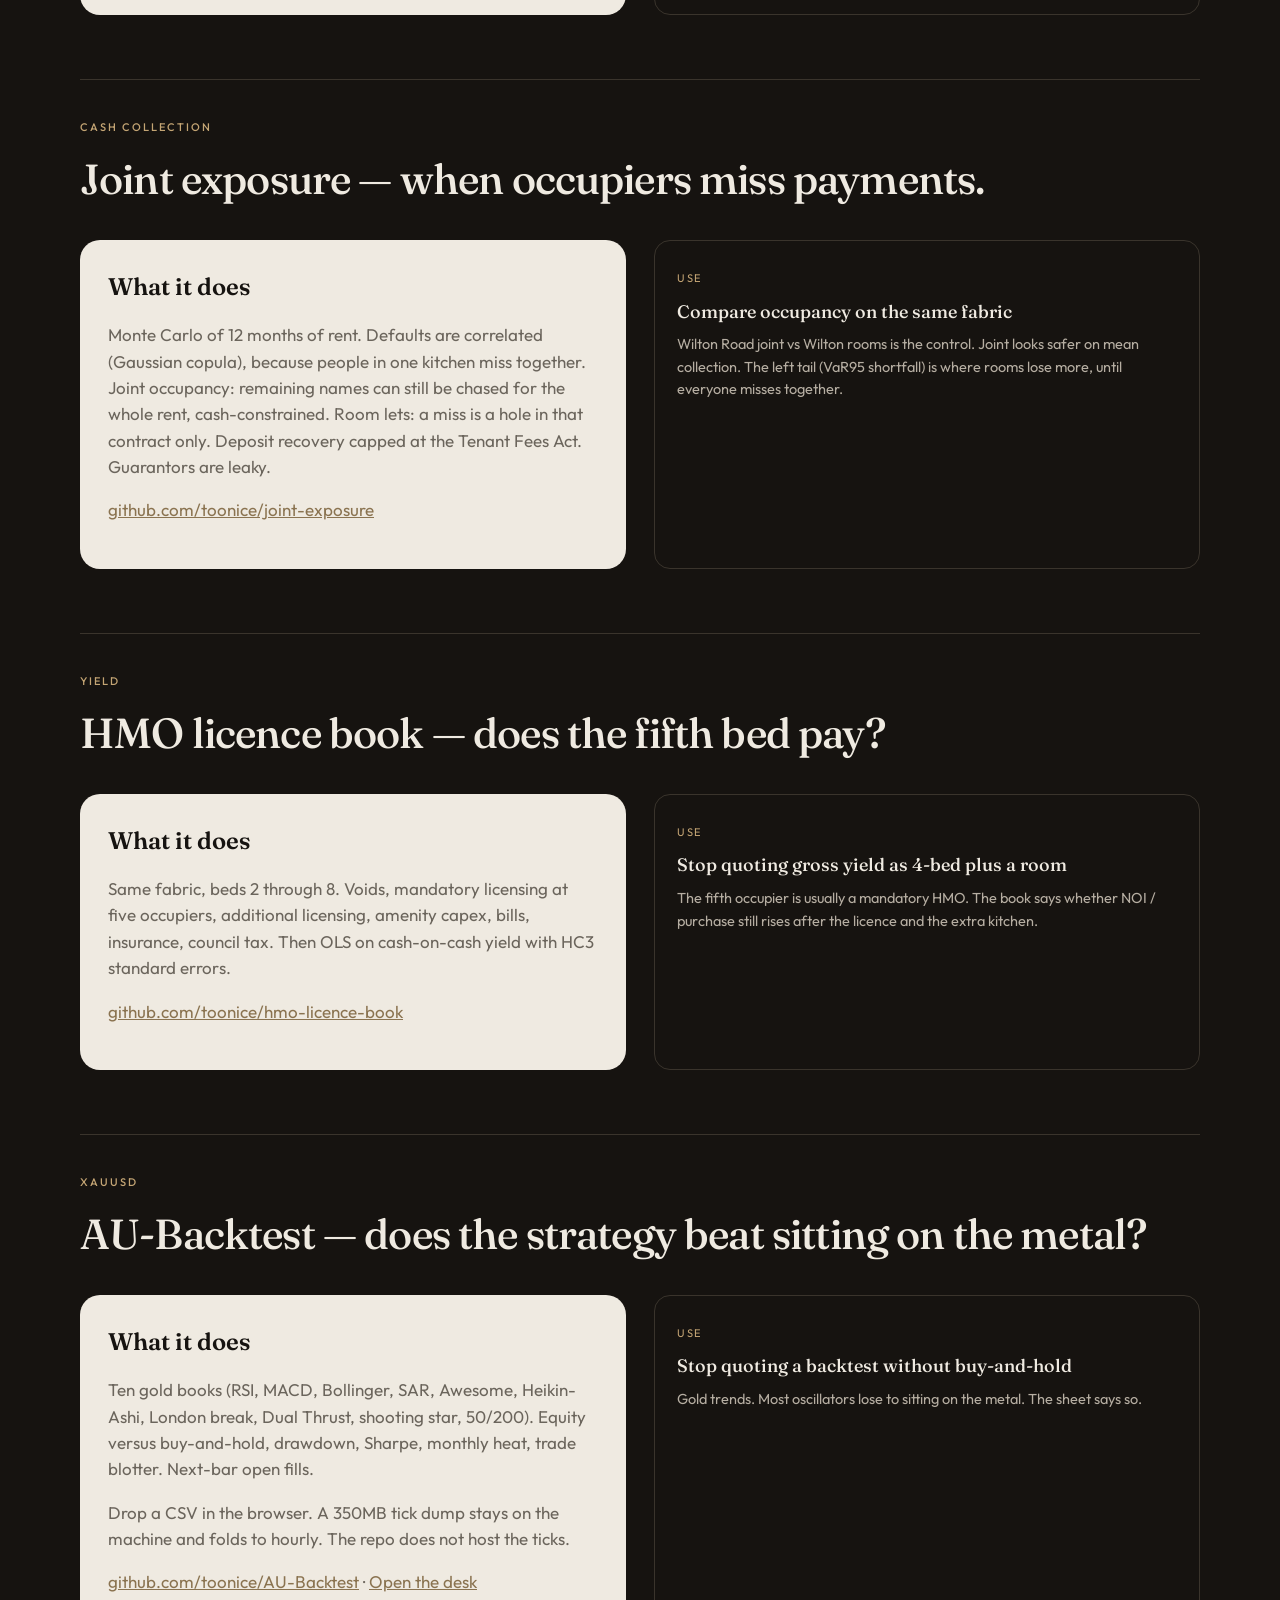
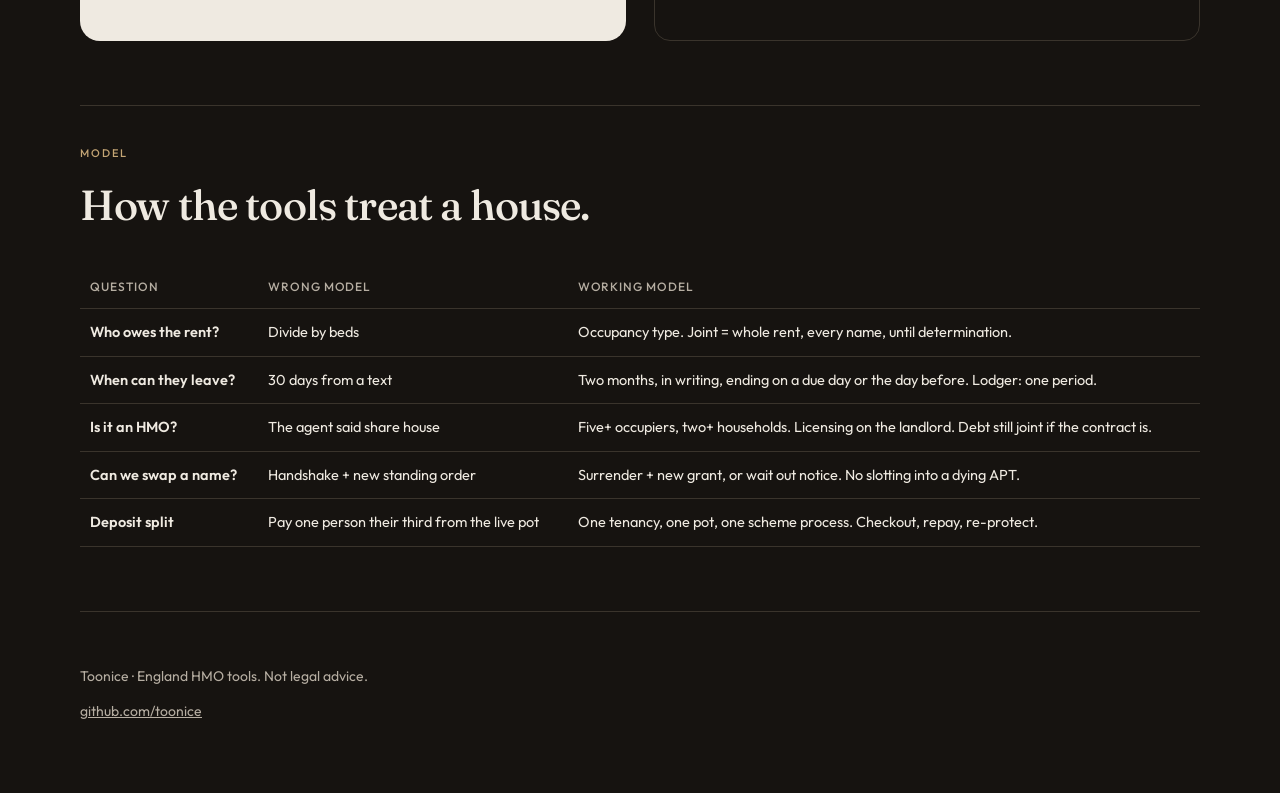
==== commit 767fe078: "Add AU-Backtest gold desk" ====
--- a/index.html
+++ b/index.html
@@ -19,6 +19,7 @@
           <a href="#several">Several</a>
           <a href="#exposure">Exposure</a>
           <a href="#licence">Licence book</a>
+          <a href="./gold/">Gold</a>
           <a href="https://github.com/toonice">GitHub</a>
         </nav>
       </header>
@@ -104,6 +105,24 @@
         </div>
       </section>
 
+
+      <section id="gold">
+        <p class="kicker">XAUUSD</p>
+        <h2>AU-Backtest — does the strategy beat sitting on the metal?</h2>
+        <div class="grid-2">
+          <div class="paper">
+            <h3>What it does</h3>
+            <p>Ten gold books (RSI, MACD, Bollinger, SAR, Awesome, Heikin-Ashi, London break, Dual Thrust, shooting star, 50/200). Equity versus buy-and-hold, drawdown, Sharpe, monthly heat, trade blotter. Next-bar open fills.</p>
+            <p>Drop a CSV in the browser. A 350MB tick dump stays on the machine and folds to hourly. The repo does not host the ticks.</p>
+            <p><a href="https://github.com/toonice/AU-Backtest">github.com/toonice/AU-Backtest</a> · <a href="./gold/">Open the desk</a></p>
+          </div>
+          <div class="dark-card">
+            <span class="tag">Use</span>
+            <h3>Stop quoting a backtest without buy-and-hold</h3>
+            <p>Gold trends. Most oscillators lose to sitting on the metal. The sheet says so.</p>
+          </div>
+        </div>
+      </section>
       <section id="model">
         <p class="kicker">Model</p>
         <h2>How the tools treat a house.</h2>
